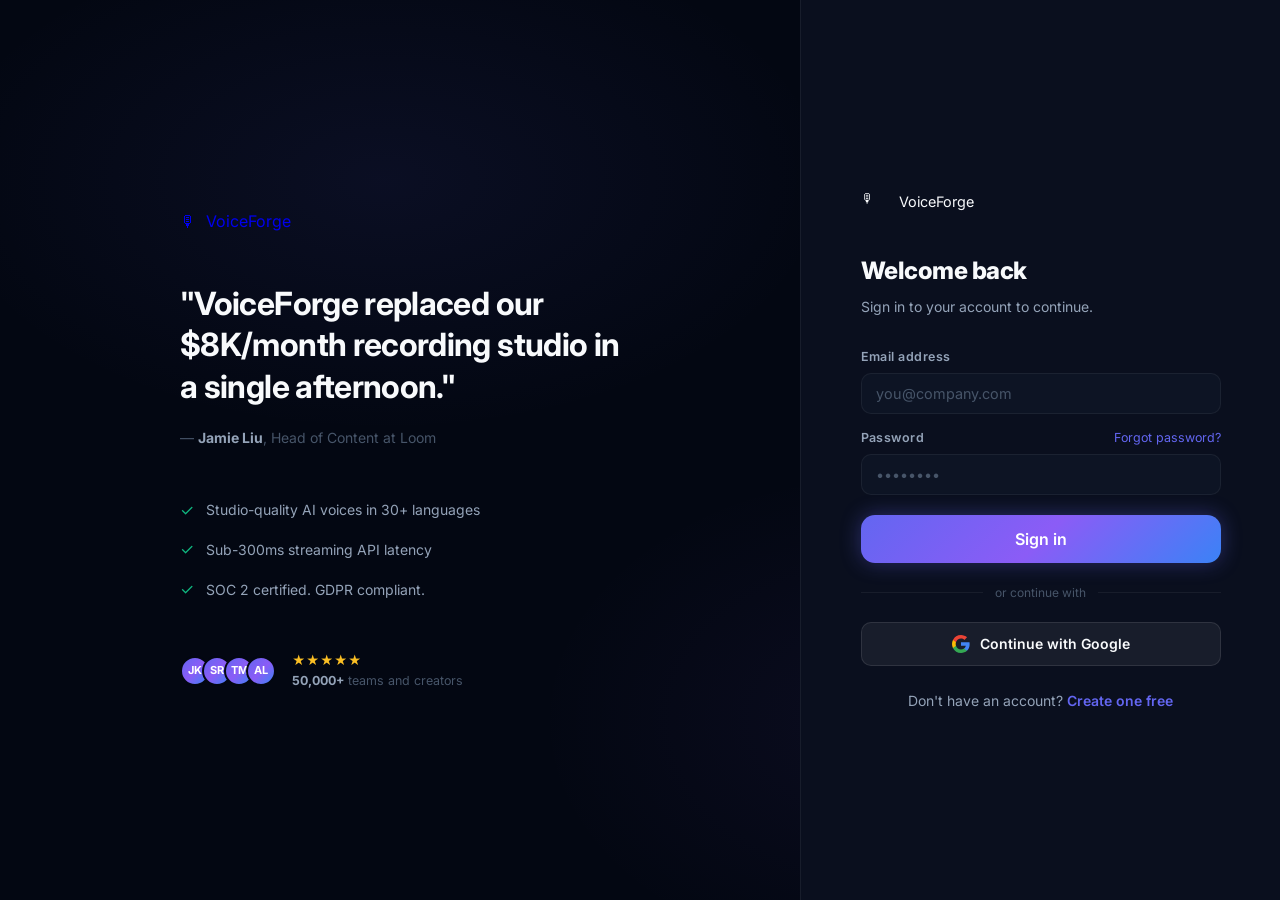
==== frontend/api.html @ f5c4825a "initial after new repo" ====
<!DOCTYPE html>
<html lang="en">
<head>
<meta charset="UTF-8">
<meta name="viewport" content="width=device-width, initial-scale=1.0">
<title>API — VoiceForge</title>
<link rel="preconnect" href="https://fonts.googleapis.com">
<link href="https://fonts.googleapis.com/css2?family=Inter:wght@400;500;600;700;800&family=JetBrains+Mono:wght@400;500&display=swap" rel="stylesheet">
<style>
*,*::before,*::after{margin:0;padding:0;box-sizing:border-box;}
html,body{height:100%;font-family:'Inter',sans-serif;background:#030712;color:#f1f5f9;overflow:hidden;}
.shell{display:flex;height:100vh;width:100vw;}
.sb{width:220px;min-width:220px;height:100vh;background:#0a0f1e;border-right:1px solid rgba(255,255,255,0.07);display:flex;flex-direction:column;overflow-y:auto;flex-shrink:0;}
.sb-head{padding:18px 14px 14px;border-bottom:1px solid rgba(255,255,255,0.07);}
.logo{display:flex;align-items:center;gap:9px;text-decoration:none;margin-bottom:12px;}
.logo-icon{width:30px;height:30px;background:linear-gradient(135deg,#6366f1,#8b5cf6);border-radius:8px;display:flex;align-items:center;justify-content:center;font-size:14px;flex-shrink:0;}
.logo-text{font-size:.9rem;font-weight:800;color:#f1f5f9;letter-spacing:-.02em;}
.logo-text span{color:#818cf8;}
.ws-btn{display:flex;align-items:center;gap:7px;width:100%;padding:7px 9px;background:rgba(255,255,255,0.03);border:1px solid rgba(255,255,255,0.07);border-radius:8px;color:#94a3b8;cursor:pointer;font-size:.78rem;font-weight:500;font-family:'Inter',sans-serif;}
.ws-av{width:20px;height:20px;background:linear-gradient(135deg,#6366f1,#8b5cf6);border-radius:4px;display:flex;align-items:center;justify-content:center;font-size:9px;font-weight:700;color:#fff;flex-shrink:0;}
.sb-nav{padding:12px 8px;flex:1;}
.nav-sec{margin-bottom:20px;}
.nav-sec-label{font-size:.65rem;font-weight:700;letter-spacing:.1em;text-transform:uppercase;color:#334155;padding:0 8px;margin-bottom:5px;}
.nav-item{display:flex;align-items:center;gap:8px;padding:7px 10px;border-radius:8px;color:#64748b;text-decoration:none;font-size:.83rem;font-weight:500;transition:all .15s;position:relative;}
.nav-item svg{flex-shrink:0;width:15px;height:15px;}
.nav-item:hover{background:rgba(255,255,255,0.05);color:#cbd5e1;}
.nav-item.active{background:rgba(99,102,241,0.12);color:#e2e8f0;border:1px solid rgba(99,102,241,0.2);}
.nav-badge{margin-left:auto;background:rgba(99,102,241,0.15);color:#818cf8;font-size:.62rem;font-weight:700;padding:2px 6px;border-radius:99px;}
.sb-foot{padding:12px 8px;border-top:1px solid rgba(255,255,255,0.07);}
.credits-box{padding:10px;background:rgba(255,255,255,0.03);border:1px solid rgba(255,255,255,0.07);border-radius:8px;margin-bottom:10px;}
.credits-head{display:flex;justify-content:space-between;align-items:center;margin-bottom:7px;}
.credits-label{font-size:.67rem;font-weight:700;color:#475569;text-transform:uppercase;letter-spacing:.06em;}
.badge-gold{background:rgba(245,158,11,.12);color:#fbbf24;font-size:.65rem;font-weight:700;padding:2px 7px;border-radius:99px;border:1px solid rgba(245,158,11,.2);}
.bar-track{height:5px;background:rgba(255,255,255,0.06);border-radius:99px;overflow:hidden;margin-bottom:5px;}
.bar-fill{height:100%;background:linear-gradient(90deg,#6366f1,#8b5cf6);border-radius:99px;}
.bar-labels{display:flex;justify-content:space-between;font-size:.67rem;color:#475569;}
.user-row{display:flex;align-items:center;gap:8px;padding:7px 9px;border-radius:8px;cursor:pointer;}
.user-row:hover{background:rgba(255,255,255,0.04);}
.user-av{width:28px;height:28px;background:linear-gradient(135deg,#6366f1,#8b5cf6);border-radius:6px;display:flex;align-items:center;justify-content:center;font-size:11px;font-weight:700;color:#fff;flex-shrink:0;}
.user-name{font-size:.78rem;font-weight:600;color:#e2e8f0;white-space:nowrap;overflow:hidden;text-overflow:ellipsis;max-width:110px;}
.user-plan{font-size:.67rem;color:#475569;}
.logout-btn{background:none;border:none;color:#475569;cursor:pointer;padding:3px;border-radius:4px;margin-left:auto;}
.logout-btn:hover{color:#ef4444;}
.main{flex:1;display:flex;flex-direction:column;overflow:hidden;min-width:0;}
.topbar{height:54px;background:#0a0f1e;border-bottom:1px solid rgba(255,255,255,0.07);display:flex;align-items:center;padding:0 24px;flex-shrink:0;}
.breadcrumb{display:flex;align-items:center;gap:7px;font-size:.83rem;color:#475569;}
.breadcrumb .cur{color:#e2e8f0;font-weight:500;}
.tb-right{margin-left:auto;display:flex;align-items:center;gap:10px;}
.credits-pill{display:flex;align-items:center;gap:6px;padding:5px 12px;background:rgba(245,158,11,.08);border:1px solid rgba(245,158,11,.2);border-radius:99px;font-size:.75rem;font-weight:600;color:#fbbf24;}
.page-scroll{flex:1;overflow-y:auto;padding:28px 24px;}

/* API Key card */
.key-card{background:#111827;border:1px solid rgba(255,255,255,.07);border-radius:14px;padding:24px;margin-bottom:20px;}
.key-card-head{display:flex;align-items:center;justify-content:space-between;margin-bottom:16px;}
.key-card-title{font-size:.95rem;font-weight:700;color:#e2e8f0;}
.key-row{display:flex;gap:10px;align-items:center;}
.key-display{flex:1;padding:11px 14px;background:#0d1424;border:1px solid rgba(255,255,255,.07);border-radius:8px;font-family:'JetBrains Mono',monospace;font-size:.82rem;color:#94a3b8;letter-spacing:.05em;user-select:none;}
.btn-sm{padding:8px 14px;border-radius:7px;font-family:'Inter',sans-serif;font-size:.78rem;font-weight:600;cursor:pointer;transition:all .15s;border:none;}
.btn-copy{background:rgba(255,255,255,.06);color:#94a3b8;border:1px solid rgba(255,255,255,.1);}
.btn-copy:hover{background:rgba(255,255,255,.1);color:#e2e8f0;}
.btn-regen{background:rgba(239,68,68,.1);color:#f87171;border:1px solid rgba(239,68,68,.2);}
.btn-regen:hover{background:rgba(239,68,68,.18);}
.key-meta{display:flex;gap:20px;margin-top:12px;flex-wrap:wrap;}
.key-meta-item{font-size:.75rem;color:#475569;}
.key-meta-item strong{color:#94a3b8;}

/* Stats row */
.api-stats{display:grid;grid-template-columns:repeat(4,1fr);gap:14px;margin-bottom:20px;}
.api-stat{background:#111827;border:1px solid rgba(255,255,255,.07);border-radius:12px;padding:16px 18px;}
.as-label{font-size:.67rem;font-weight:700;color:#475569;text-transform:uppercase;letter-spacing:.07em;margin-bottom:8px;}
.as-value{font-size:1.4rem;font-weight:800;color:#f1f5f9;letter-spacing:-.02em;}
.as-sub{font-size:.72rem;color:#475569;margin-top:3px;}

/* Endpoints */
.endpoints-card{background:#111827;border:1px solid rgba(255,255,255,.07);border-radius:14px;overflow:hidden;margin-bottom:20px;}
.ep-head{padding:16px 20px;border-bottom:1px solid rgba(255,255,255,.07);display:flex;align-items:center;justify-content:space-between;}
.ep-title{font-size:.875rem;font-weight:700;color:#e2e8f0;}
.ep-base{font-family:'JetBrains Mono',monospace;font-size:.75rem;color:#64748b;background:rgba(255,255,255,.04);padding:4px 10px;border-radius:6px;}
.endpoint{display:flex;align-items:center;gap:12px;padding:14px 20px;border-bottom:1px solid rgba(255,255,255,.05);cursor:pointer;transition:background .15s;}
.endpoint:last-child{border-bottom:none;}
.endpoint:hover{background:rgba(255,255,255,.02);}
.method{font-family:'JetBrains Mono',monospace;font-size:.72rem;font-weight:700;padding:3px 8px;border-radius:4px;flex-shrink:0;}
.method.post{background:rgba(16,185,129,.12);color:#34d399;}
.method.get{background:rgba(59,130,246,.12);color:#60a5fa;}
.ep-path{font-family:'JetBrains Mono',monospace;font-size:.82rem;color:#e2e8f0;flex:1;}
.ep-desc{font-size:.78rem;color:#475569;}
.ep-badge{font-size:.65rem;font-weight:700;padding:2px 8px;border-radius:99px;background:rgba(99,102,241,.12);color:#818cf8;border:1px solid rgba(99,102,241,.2);}

/* Code block */
.code-card{background:#0a0f1e;border:1px solid rgba(255,255,255,.07);border-radius:14px;overflow:hidden;margin-bottom:20px;}
.code-tabs{display:flex;border-bottom:1px solid rgba(255,255,255,.07);background:rgba(255,255,255,.02);}
.code-tab{padding:10px 16px;font-size:.78rem;font-weight:600;color:#475569;cursor:pointer;border-bottom:2px solid transparent;transition:all .15s;}
.code-tab.active{color:#818cf8;border-bottom-color:#6366f1;}
.code-tab:hover{color:#94a3b8;}
.code-head{display:flex;align-items:center;justify-content:space-between;padding:12px 16px;border-bottom:1px solid rgba(255,255,255,.05);}
.code-lang-badge{font-size:.7rem;font-weight:700;color:#475569;letter-spacing:.06em;text-transform:uppercase;}
.btn-copy-code{padding:5px 12px;background:rgba(255,255,255,.05);border:1px solid rgba(255,255,255,.08);border-radius:5px;color:#64748b;font-family:'Inter',sans-serif;font-size:.72rem;cursor:pointer;}
.btn-copy-code:hover{color:#e2e8f0;background:rgba(255,255,255,.09);}
.code-body{padding:20px;font-family:'JetBrains Mono',monospace;font-size:.8rem;line-height:1.75;overflow-x:auto;}
.kw{color:#818cf8;} .str{color:#34d399;} .fn{color:#60a5fa;} .cm{color:#334155;} .num{color:#fb923c;} .key{color:#f1f5f9;}

/* Rate limits */
.limits-grid{display:grid;grid-template-columns:repeat(3,1fr);gap:14px;margin-bottom:20px;}
.limit-card{background:#111827;border:1px solid rgba(255,255,255,.07);border-radius:12px;padding:18px;}
.limit-plan{font-size:.72rem;font-weight:700;color:#475569;text-transform:uppercase;letter-spacing:.07em;margin-bottom:8px;}
.limit-val{font-size:1.3rem;font-weight:800;color:#f1f5f9;margin-bottom:4px;}
.limit-sub{font-size:.75rem;color:#475569;}

#toast{position:fixed;bottom:24px;left:50%;transform:translateX(-50%) translateY(14px);background:#1e2a42;border:1px solid rgba(255,255,255,.1);border-radius:10px;padding:11px 18px;font-size:.85rem;color:#e2e8f0;opacity:0;pointer-events:none;transition:opacity .22s,transform .22s;white-space:nowrap;z-index:9999;}
#toast.show{opacity:1;transform:translateX(-50%) translateY(0);}
#toast.success{border-color:rgba(16,185,129,.4);color:#34d399;}
#toast.error{border-color:rgba(239,68,68,.4);color:#f87171;}
::-webkit-scrollbar{width:5px;}::-webkit-scrollbar-track{background:transparent;}::-webkit-scrollbar-thumb{background:rgba(255,255,255,.08);border-radius:3px;}
@media(max-width:1000px){.api-stats{grid-template-columns:repeat(2,1fr);}.limits-grid{grid-template-columns:1fr 1fr;}}
@media(max-width:700px){.sb{display:none;}.page-scroll{padding:16px;}.api-stats{grid-template-columns:1fr 1fr;}}
</style>
</head>
<body>
<script>if(!localStorage.getItem('token'))window.location.href='login.html';</script>
<div class="shell">
<aside class="sb">
  <div class="sb-head">
    <a href="index.html" class="logo"><div class="logo-icon">🎙</div><span class="logo-text">Voice<span>Forge</span></span></a>
    <button class="ws-btn"><div class="ws-av">P</div><span style="flex:1;text-align:left;">Personal workspace</span><svg width="11" height="11" viewBox="0 0 11 11" fill="none"><path d="M2 4L5.5 7L9 4" stroke="currentColor" stroke-width="1.5" stroke-linecap="round" stroke-linejoin="round"/></svg></button>
  </div>
  <nav class="sb-nav">
    <div class="nav-sec">
      <div class="nav-sec-label">Main</div>
      <a href="dashboard.html" class="nav-item"><svg viewBox="0 0 16 16" fill="none"><rect x="1" y="1" width="6" height="6" rx="1.5" stroke="currentColor" stroke-width="1.5"/><rect x="9" y="1" width="6" height="6" rx="1.5" stroke="currentColor" stroke-width="1.5"/><rect x="1" y="9" width="6" height="6" rx="1.5" stroke="currentColor" stroke-width="1.5"/><rect x="9" y="9" width="6" height="6" rx="1.5" stroke="currentColor" stroke-width="1.5"/></svg>Dashboard</a>
      <a href="studio.html" class="nav-item"><svg viewBox="0 0 16 16" fill="none"><circle cx="8" cy="8" r="3" stroke="currentColor" stroke-width="1.5"/><path d="M8 1v2M8 13v2M1 8h2M13 8h2" stroke="currentColor" stroke-width="1.5" stroke-linecap="round"/></svg>Studio<span class="nav-badge">New</span></a>
      <a href="history.html" class="nav-item"><svg viewBox="0 0 16 16" fill="none"><circle cx="8" cy="8" r="6.5" stroke="currentColor" stroke-width="1.5"/><path d="M8 4.5V8L10.5 10" stroke="currentColor" stroke-width="1.5" stroke-linecap="round" stroke-linejoin="round"/></svg>History</a>
    </div>
    <div class="nav-sec">
      <div class="nav-sec-label">Library</div>
      <a href="voices.html" class="nav-item"><svg viewBox="0 0 16 16" fill="none"><circle cx="8" cy="8" r="6.5" stroke="currentColor" stroke-width="1.5"/><path d="M5.5 8.5l2 2 3-4" stroke="currentColor" stroke-width="1.5" stroke-linecap="round" stroke-linejoin="round"/></svg>Voices</a>
      <a href="cloning.html" class="nav-item"><svg viewBox="0 0 16 16" fill="none"><path d="M8 1a2.5 2.5 0 012.5 2.5v5a2.5 2.5 0 01-5 0v-5A2.5 2.5 0 018 1z" stroke="currentColor" stroke-width="1.5"/><path d="M3 8a5 5 0 0010 0M8 13v2" stroke="currentColor" stroke-width="1.5" stroke-linecap="round"/></svg>Voice Cloning</a>
    </div>
    <div class="nav-sec">
      <div class="nav-sec-label">Developer</div>
      <a href="api.html" class="nav-item active"><svg viewBox="0 0 16 16" fill="none"><path d="M4 6L1 8l3 2M12 6l3 2-3 2M9 3l-2 10" stroke="currentColor" stroke-width="1.5" stroke-linecap="round" stroke-linejoin="round"/></svg>API</a>
    </div>
  </nav>
  <div class="sb-foot">
    <div class="credits-box">
      <div class="credits-head"><span class="credits-label">Characters</span><span class="badge-gold">Free</span></div>
      <div class="bar-track"><div class="bar-fill" style="width:34%"></div></div>
      <div class="bar-labels"><span>3,400 used</span><span>10,000</span></div>
    </div>
    <div class="user-row">
      <div class="user-av" id="userAv">U</div>
      <div style="flex:1;min-width:0;"><div class="user-name" id="userEmail">user@example.com</div><div class="user-plan">Free plan</div></div>
      <button class="logout-btn" onclick="doLogout()"><svg width="13" height="13" viewBox="0 0 13 13" fill="none"><path d="M5 2H2.5A1.5 1.5 0 001 3.5v6A1.5 1.5 0 002.5 11H5M8.5 9l3-2.5L8.5 4M12 6.5H5" stroke="currentColor" stroke-width="1.3" stroke-linecap="round" stroke-linejoin="round"/></svg></button>
    </div>
  </div>
</aside>

<div class="main">
  <div class="topbar">
    <div class="breadcrumb"><span>VoiceForge</span><span style="opacity:.4">›</span><span class="cur">API</span></div>
    <div class="tb-right"><div class="credits-pill">⚡ 6,600 credits remaining</div></div>
  </div>

  <div class="page-scroll">

    <!-- API Key -->
    <div class="key-card">
      <div class="key-card-head">
        <div class="key-card-title">🔑 Your API Key</div>
        <span style="font-size:.75rem;color:#475569;">Keep this secret. Never share it publicly.</span>
      </div>
      <div class="key-row">
        <div class="key-display" id="keyDisplay">vf_live_••••••••••••••••••••••••••••••••</div>
        <button class="btn-sm btn-copy" onclick="toggleKey()">👁 Show</button>
        <button class="btn-sm btn-copy" onclick="copyKey()">Copy</button>
        <button class="btn-sm btn-regen" onclick="regenKey()">Regenerate</button>
      </div>
      <div class="key-meta">
        <div class="key-meta-item">Created: <strong>Jun 17, 2026</strong></div>
        <div class="key-meta-item">Last used: <strong>Just now</strong></div>
        <div class="key-meta-item">Requests today: <strong id="reqToday">—</strong></div>
      </div>
    </div>

    <!-- Stats -->
    <div class="api-stats">
      <div class="api-stat"><div class="as-label">Total requests</div><div class="as-value" id="totalReq">—</div><div class="as-sub">all time</div></div>
      <div class="api-stat"><div class="as-label">This month</div><div class="as-value" id="monthReq">—</div><div class="as-sub">API calls</div></div>
      <div class="api-stat"><div class="as-label">Avg latency</div><div class="as-value">0.8s</div><div class="as-sub">p50 response time</div></div>
      <div class="api-stat"><div class="as-label">Uptime</div><div class="as-value">99.9%</div><div class="as-sub">last 30 days</div></div>
    </div>

    <!-- Endpoints -->
    <div class="endpoints-card">
      <div class="ep-head">
        <span class="ep-title">Endpoints</span>
        <span class="ep-base">http://localhost:8000</span>
      </div>
      <div class="endpoint">
        <span class="method post">POST</span>
        <span class="ep-path">/auth/register</span>
        <span class="ep-desc">Create a new account</span>
      </div>
      <div class="endpoint">
        <span class="method post">POST</span>
        <span class="ep-path">/auth/login</span>
        <span class="ep-desc">Authenticate and get JWT token</span>
        <span class="ep-badge">Returns token</span>
      </div>
      <div class="endpoint">
        <span class="method post">POST</span>
        <span class="ep-path">/speech/</span>
        <span class="ep-desc">Generate speech from text</span>
        <span class="ep-badge">Auth required</span>
      </div>
      <div class="endpoint">
        <span class="method get">GET</span>
        <span class="ep-path">/history/</span>
        <span class="ep-desc">Get your generation history</span>
        <span class="ep-badge">Auth required</span>
      </div>
    </div>

    <!-- Code examples -->
    <div class="code-card">
      <div class="code-tabs">
        <div class="code-tab active" onclick="setTab('python',this)">Python</div>
        <div class="code-tab" onclick="setTab('js',this)">JavaScript</div>
        <div class="code-tab" onclick="setTab('curl',this)">cURL</div>
      </div>
      <div class="code-head">
        <span class="code-lang-badge" id="codeLangBadge">Python</span>
        <button class="btn-copy-code" onclick="copyCode()">Copy</button>
      </div>
      <div class="code-body" id="codeBody">
<span class="cm"># Install: pip install requests</span>
<br><span class="kw">import</span> requests
<br>
<br><span class="cm"># 1. Login to get your token</span>
<br>res = requests.<span class="fn">post</span>(<span class="str">"http://localhost:8000/auth/login"</span>, json={
<br>&nbsp;&nbsp;<span class="str">"email"</span>: <span class="str">"you@example.com"</span>,
<br>&nbsp;&nbsp;<span class="str">"password"</span>: <span class="str">"yourpassword"</span>
<br>})
<br>token = res.<span class="fn">json</span>()[<span class="str">"access_token"</span>]
<br>
<br><span class="cm"># 2. Generate speech</span>
<br>response = requests.<span class="fn">post</span>(
<br>&nbsp;&nbsp;<span class="str">"http://localhost:8000/speech/"</span>,
<br>&nbsp;&nbsp;headers={<span class="str">"Authorization"</span>: <span class="fn">f</span><span class="str">"Bearer {token}"</span>},
<br>&nbsp;&nbsp;json={
<br>&nbsp;&nbsp;&nbsp;&nbsp;<span class="str">"text"</span>: <span class="str">"Hello from VoiceForge!"</span>,
<br>&nbsp;&nbsp;&nbsp;&nbsp;<span class="str">"voice"</span>: <span class="str">"aria"</span>,
<br>&nbsp;&nbsp;&nbsp;&nbsp;<span class="str">"format"</span>: <span class="str">"mp3"</span>
<br>&nbsp;&nbsp;}
<br>)
<br>
<br><span class="cm"># 3. Save audio</span>
<br><span class="kw">with</span> <span class="fn">open</span>(<span class="str">"output.mp3"</span>, <span class="str">"wb"</span>) <span class="kw">as</span> f:
<br>&nbsp;&nbsp;f.<span class="fn">write</span>(response.content)
<br><span class="fn">print</span>(<span class="str">"Audio saved!"</span>)
      </div>
    </div>

    <!-- Rate limits -->
    <div style="font-size:.875rem;font-weight:700;color:#e2e8f0;margin-bottom:12px;">Rate Limits</div>
    <div class="limits-grid">
      <div class="limit-card">
        <div class="limit-plan">Free</div>
        <div class="limit-val">5 req/min</div>
        <div class="limit-sub">10,000 chars/month</div>
      </div>
      <div class="limit-card">
        <div class="limit-plan">Pro</div>
        <div class="limit-val">50 req/min</div>
        <div class="limit-sub">500,000 chars/month</div>
      </div>
      <div class="limit-card">
        <div class="limit-plan">Enterprise</div>
        <div class="limit-val">Unlimited</div>
        <div class="limit-sub">Custom character limits</div>
      </div>
    </div>

  </div>
</div>
</div>
<div id="toast"></div>

<script>
const token = localStorage.getItem('token');
if (!token) window.location.href = 'login.html';
const email = localStorage.getItem('userEmail') || 'user@example.com';
document.getElementById('userEmail').textContent = email;
document.getElementById('userAv').textContent = email[0].toUpperCase();
function doLogout(){localStorage.removeItem('token');localStorage.removeItem('userEmail');window.location.href='login.html';}
function showToast(msg,type=''){const t=document.getElementById('toast');t.innerHTML=(type==='error'?'⚠ ':type==='success'?'✓ ':'')+msg;t.className='show'+(type?' '+type:'');setTimeout(()=>t.className='',3000);}

// Load stats from history
async function loadStats() {
  try {
    const res = await fetch('/api/history/', { headers: { Authorization: 'Bearer ' + token } });
    const data = await res.json();
    document.getElementById('totalReq').textContent = data.length;
    document.getElementById('monthReq').textContent = data.length;
    document.getElementById('reqToday').textContent = data.length;
  } catch {}
}
loadStats();

// API key management
let keyVisible = false;
const FAKE_KEY = 'vf_live_' + token.substring(0, 32);

function toggleKey() {
  keyVisible = !keyVisible;
  const display = document.getElementById('keyDisplay');
  display.textContent = keyVisible ? FAKE_KEY : 'vf_live_••••••••••••••••••••••••••••••••';
  event.target.textContent = keyVisible ? '🙈 Hide' : '👁 Show';
}

function copyKey() {
  navigator.clipboard.writeText(FAKE_KEY).then(() => showToast('API key copied!', 'success'));
}

function regenKey() {
  if (confirm('Regenerating your API key will invalidate the current one. Continue?')) {
    showToast('API key regenerated', 'success');
  }
}

// Code tabs
const CODE = {
  python: `<span class="cm"># Install: pip install requests</span>
<br><span class="kw">import</span> requests
<br>
<br><span class="cm"># 1. Login</span>
<br>res = requests.<span class="fn">post</span>(<span class="str">"http://localhost:8000/auth/login"</span>, json={
<br>&nbsp;&nbsp;<span class="str">"email"</span>: <span class="str">"you@example.com"</span>,
<br>&nbsp;&nbsp;<span class="str">"password"</span>: <span class="str">"yourpassword"</span>
<br>})
<br>token = res.<span class="fn">json</span>()[<span class="str">"access_token"</span>]
<br>
<br><span class="cm"># 2. Generate speech</span>
<br>response = requests.<span class="fn">post</span>(
<br>&nbsp;&nbsp;<span class="str">"http://localhost:8000/speech/"</span>,
<br>&nbsp;&nbsp;headers={<span class="str">"Authorization"</span>: <span class="fn">f</span><span class="str">"Bearer {token}"</span>},
<br>&nbsp;&nbsp;json={<span class="str">"text"</span>: <span class="str">"Hello!"</span>, <span class="str">"voice"</span>: <span class="str">"aria"</span>}
<br>)
<br><span class="kw">with</span> <span class="fn">open</span>(<span class="str">"output.mp3"</span>, <span class="str">"wb"</span>) <span class="kw">as</span> f:
<br>&nbsp;&nbsp;f.<span class="fn">write</span>(response.content)`,

  js: `<span class="cm">// 1. Login</span>
<br><span class="kw">const</span> loginRes = <span class="kw">await</span> <span class="fn">fetch</span>(<span class="str">"http://localhost:8000/auth/login"</span>, {
<br>&nbsp;&nbsp;method: <span class="str">"POST"</span>,
<br>&nbsp;&nbsp;headers: { <span class="str">"Content-Type"</span>: <span class="str">"application/json"</span> },
<br>&nbsp;&nbsp;body: <span class="fn">JSON.stringify</span>({ email: <span class="str">"you@example.com"</span>, password: <span class="str">"pass"</span> })
<br>});
<br><span class="kw">const</span> { access_token } = <span class="kw">await</span> loginRes.<span class="fn">json</span>();
<br>
<br><span class="cm">// 2. Generate speech</span>
<br><span class="kw">const</span> res = <span class="kw">await</span> <span class="fn">fetch</span>(<span class="str">"http://localhost:8000/speech/"</span>, {
<br>&nbsp;&nbsp;method: <span class="str">"POST"</span>,
<br>&nbsp;&nbsp;headers: {
<br>&nbsp;&nbsp;&nbsp;&nbsp;<span class="str">"Content-Type"</span>: <span class="str">"application/json"</span>,
<br>&nbsp;&nbsp;&nbsp;&nbsp;<span class="str">"Authorization"</span>: <span class="str">\`Bearer \${access_token}\`</span>
<br>&nbsp;&nbsp;},
<br>&nbsp;&nbsp;body: <span class="fn">JSON.stringify</span>({ text: <span class="str">"Hello!"</span>, voice: <span class="str">"aria"</span> })
<br>});
<br><span class="kw">const</span> blob = <span class="kw">await</span> res.<span class="fn">blob</span>();
<br><span class="kw">const</span> url = URL.<span class="fn">createObjectURL</span>(blob);`,

  curl: `<span class="cm"># 1. Login</span>
<br>TOKEN=$(curl -s -X POST http://localhost:8000/auth/login \\
<br>&nbsp;&nbsp;-H <span class="str">"Content-Type: application/json"</span> \\
<br>&nbsp;&nbsp;-d <span class="str">'{"email":"you@example.com","password":"pass"}'</span> \\
<br>&nbsp;&nbsp;| python3 -c <span class="str">"import sys,json; print(json.load(sys.stdin)['access_token'])"</span>)
<br>
<br><span class="cm"># 2. Generate speech</span>
<br>curl -X POST http://localhost:8000/speech/ \\
<br>&nbsp;&nbsp;-H <span class="str">"Authorization: Bearer $TOKEN"</span> \\
<br>&nbsp;&nbsp;-H <span class="str">"Content-Type: application/json"</span> \\
<br>&nbsp;&nbsp;-d <span class="str">'{"text":"Hello!","voice":"aria","format":"mp3"}'</span> \\
<br>&nbsp;&nbsp;--output output.mp3
<br>
<br><span class="fn">echo</span> <span class="str">"Audio saved to output.mp3"</span>`
};

const LANGS = { python: 'Python', js: 'JavaScript', curl: 'cURL' };

function setTab(lang, el) {
  document.querySelectorAll('.code-tab').forEach(t => t.classList.remove('active'));
  el.classList.add('active');
  document.getElementById('codeBody').innerHTML = CODE[lang];
  document.getElementById('codeLangBadge').textContent = LANGS[lang];
}

function copyCode() {
  const text = document.getElementById('codeBody').innerText;
  navigator.clipboard.writeText(text).then(() => showToast('Code copied!', 'success'));
}
</script>
</body>
</html>
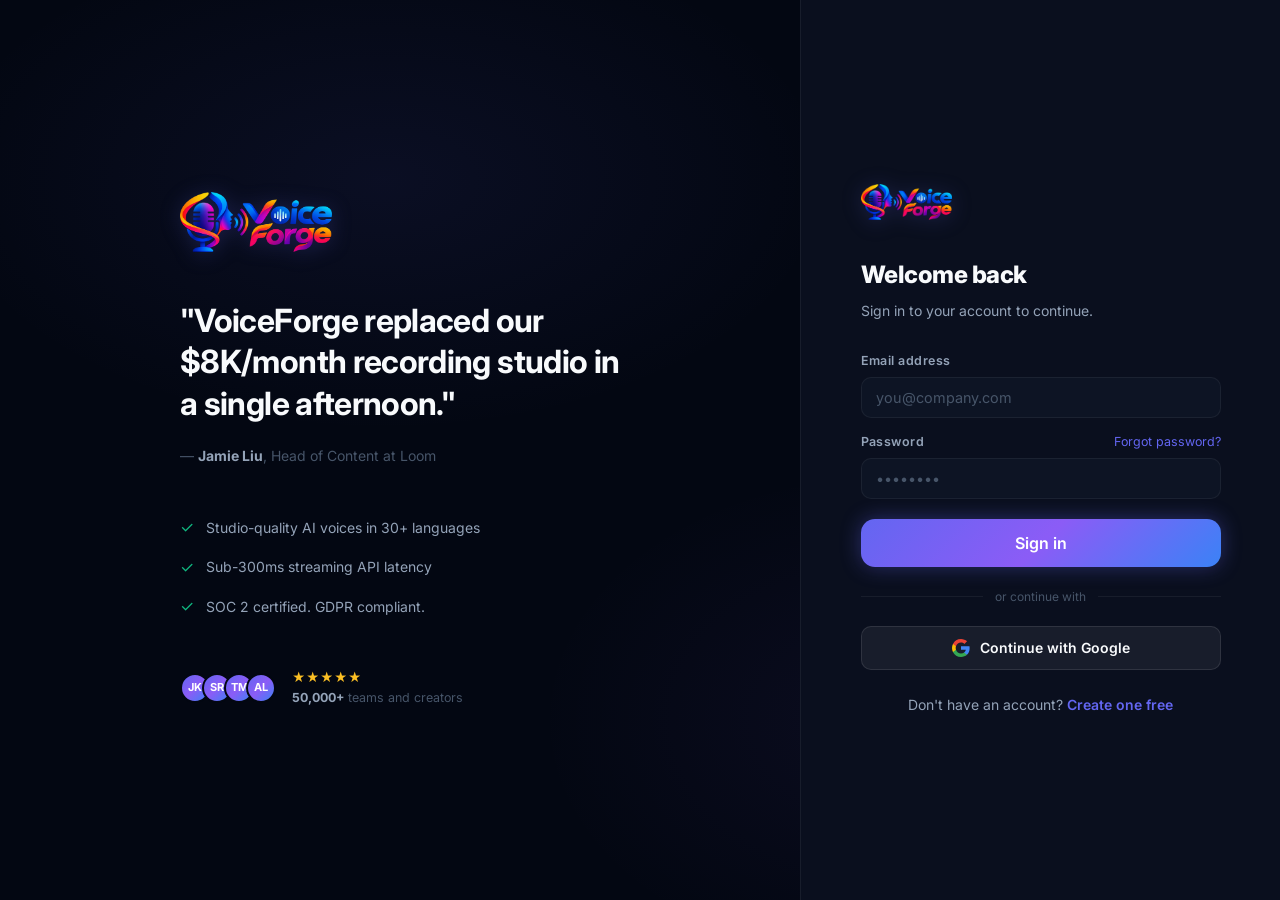
==== commit 6885a1ca: "updated docker file" ====
--- a/frontend/api.html
+++ b/frontend/api.html
@@ -4,6 +4,9 @@
 <meta charset="UTF-8">
 <meta name="viewport" content="width=device-width, initial-scale=1.0">
 <title>API — VoiceForge</title>
+<link rel="icon" href="favicon.ico" sizes="any">
+<link rel="icon" type="image/png" sizes="32x32" href="assets/favicon-32.png">
+<link rel="apple-touch-icon" href="assets/apple-touch-icon.png">
 <link rel="preconnect" href="https://fonts.googleapis.com">
 <link href="https://fonts.googleapis.com/css2?family=Inter:wght@400;500;600;700;800&family=JetBrains+Mono:wght@400;500&display=swap" rel="stylesheet">
 <style>
@@ -114,13 +117,14 @@
 @media(max-width:1000px){.api-stats{grid-template-columns:repeat(2,1fr);}.limits-grid{grid-template-columns:1fr 1fr;}}
 @media(max-width:700px){.sb{display:none;}.page-scroll{padding:16px;}.api-stats{grid-template-columns:1fr 1fr;}}
 </style>
+<link rel="stylesheet" href="ui.css?v=20261009">
 </head>
 <body>
 <script>if(!localStorage.getItem('token'))window.location.href='login.html';</script>
 <div class="shell">
 <aside class="sb">
   <div class="sb-head">
-    <a href="index.html" class="logo"><div class="logo-icon">🎙</div><span class="logo-text">Voice<span>Forge</span></span></a>
+    <a href="index.html" class="logo"><img src="assets/logo.png" alt="VoiceForge" class="brand-logo"></a>
     <button class="ws-btn"><div class="ws-av">P</div><span style="flex:1;text-align:left;">Personal workspace</span><svg width="11" height="11" viewBox="0 0 11 11" fill="none"><path d="M2 4L5.5 7L9 4" stroke="currentColor" stroke-width="1.5" stroke-linecap="round" stroke-linejoin="round"/></svg></button>
   </div>
   <nav class="sb-nav">
@@ -128,12 +132,15 @@
       <div class="nav-sec-label">Main</div>
       <a href="dashboard.html" class="nav-item"><svg viewBox="0 0 16 16" fill="none"><rect x="1" y="1" width="6" height="6" rx="1.5" stroke="currentColor" stroke-width="1.5"/><rect x="9" y="1" width="6" height="6" rx="1.5" stroke="currentColor" stroke-width="1.5"/><rect x="1" y="9" width="6" height="6" rx="1.5" stroke="currentColor" stroke-width="1.5"/><rect x="9" y="9" width="6" height="6" rx="1.5" stroke="currentColor" stroke-width="1.5"/></svg>Dashboard</a>
       <a href="studio.html" class="nav-item"><svg viewBox="0 0 16 16" fill="none"><circle cx="8" cy="8" r="3" stroke="currentColor" stroke-width="1.5"/><path d="M8 1v2M8 13v2M1 8h2M13 8h2" stroke="currentColor" stroke-width="1.5" stroke-linecap="round"/></svg>Studio<span class="nav-badge">New</span></a>
+      <a href="transcribe.html" class="nav-item">
+        <svg viewBox="0 0 16 16" fill="none"><path d="M8 1a2.5 2.5 0 012.5 2.5v5a2.5 2.5 0 01-5 0v-5A2.5 2.5 0 018 1z" stroke="currentColor" stroke-width="1.5"/><path d="M3 8a5 5 0 0010 0M8 13v2" stroke="currentColor" stroke-width="1.5" stroke-linecap="round"/></svg>
+        Speech to Text
+      </a>
       <a href="history.html" class="nav-item"><svg viewBox="0 0 16 16" fill="none"><circle cx="8" cy="8" r="6.5" stroke="currentColor" stroke-width="1.5"/><path d="M8 4.5V8L10.5 10" stroke="currentColor" stroke-width="1.5" stroke-linecap="round" stroke-linejoin="round"/></svg>History</a>
     </div>
     <div class="nav-sec">
       <div class="nav-sec-label">Library</div>
       <a href="voices.html" class="nav-item"><svg viewBox="0 0 16 16" fill="none"><circle cx="8" cy="8" r="6.5" stroke="currentColor" stroke-width="1.5"/><path d="M5.5 8.5l2 2 3-4" stroke="currentColor" stroke-width="1.5" stroke-linecap="round" stroke-linejoin="round"/></svg>Voices</a>
-      <a href="cloning.html" class="nav-item"><svg viewBox="0 0 16 16" fill="none"><path d="M8 1a2.5 2.5 0 012.5 2.5v5a2.5 2.5 0 01-5 0v-5A2.5 2.5 0 018 1z" stroke="currentColor" stroke-width="1.5"/><path d="M3 8a5 5 0 0010 0M8 13v2" stroke="currentColor" stroke-width="1.5" stroke-linecap="round"/></svg>Voice Cloning</a>
     </div>
     <div class="nav-sec">
       <div class="nav-sec-label">Developer</div>
@@ -398,5 +405,6 @@
   navigator.clipboard.writeText(text).then(() => showToast('Code copied!', 'success'));
 }
 </script>
+<script src="ui.js?v=20261009"></script>
 </body>
 </html>
--- a/frontend/ui.css
+++ b/frontend/ui.css
@@ -0,0 +1,195 @@
+/* ═══════════════════════════════════════════════════════════════
+   VoiceForge — shared UI polish
+   Loaded after each page's own styles. Adds consistent focus states,
+   motion, depth, and a mobile navigation drawer for the app pages.
+═══════════════════════════════════════════════════════════════ */
+
+/* ── Brand logo (landing, login, register; :where keeps app-page styles in charge) ── */
+.nav-logo { text-decoration: none; display: inline-flex; align-items: center; gap: 10px; }
+:where(.logo-icon) {
+  width: 32px; height: 32px; flex-shrink: 0;
+  display: flex; align-items: center; justify-content: center;
+  font-size: 15px; border-radius: 9px;
+  background: linear-gradient(135deg, #6366f1, #8b5cf6);
+  box-shadow: 0 4px 14px rgba(99, 102, 241, .35);
+}
+:where(.logo-text) { font-weight: 800; letter-spacing: -.02em; color: #f1f5f9; font-size: 1rem; }
+:where(.logo-text) span { color: #818cf8; }
+
+/* ── Accessibility: visible keyboard focus, no mouse-click outlines ── */
+:focus { outline: none; }
+:focus-visible {
+  outline: 2px solid #818cf8;
+  outline-offset: 2px;
+  border-radius: 6px;
+}
+input:focus-visible, textarea:focus-visible, select:focus-visible { outline-offset: 0; }
+::selection { background: rgba(99, 102, 241, .35); color: #fff; }
+
+/* ── Smoother interactions ── */
+button, .btn-primary, .btn-sec, .btn-ghost, .nav-item, .voice-opt, .fmt-opt, .tb-btn, a { -webkit-tap-highlight-color: transparent; }
+button:not(:disabled):active, .btn-primary:active, .btn-sec:not(:disabled):active, .gen-btn:active { transform: scale(.97); }
+input[type=range]::-webkit-slider-thumb { transition: transform .15s; }
+input[type=range]:hover::-webkit-slider-thumb { transform: scale(1.2); }
+
+/* ── App shell depth ── */
+.main {
+  background:
+    radial-gradient(900px 420px at 70% -120px, rgba(99, 102, 241, .10), transparent 70%),
+    radial-gradient(600px 300px at 0% 100%, rgba(139, 92, 246, .05), transparent 70%),
+    #030712;
+}
+.topbar {
+  background: rgba(10, 15, 30, .82) !important;
+  backdrop-filter: blur(12px);
+  -webkit-backdrop-filter: blur(12px);
+  position: relative; z-index: 5;
+}
+
+/* Sidebar: accent bar on the active item, softer hover */
+.sb-nav .nav-item { transition: background .15s, color .15s, transform .15s; }
+.sb-nav .nav-item:hover { transform: translateX(2px); }
+.sb-nav .nav-item.active { box-shadow: inset 0 0 18px rgba(99, 102, 241, .08); }
+.sb-nav .nav-item.active::before {
+  content: ''; position: absolute; left: -8px; top: 7px; bottom: 7px; width: 3px;
+  border-radius: 0 3px 3px 0; background: linear-gradient(180deg, #818cf8, #8b5cf6);
+}
+.sb-nav .nav-item.active svg { color: #818cf8; }
+
+/* Surfaces: soft vertical gradient with a top highlight */
+.stat-card, .card, .usage-card, .voice-card, .step-card, .stt-wrap .card {
+  background: linear-gradient(180deg, #131b2f 0%, #0e1526 100%) !important;
+  box-shadow: inset 0 1px 0 rgba(255, 255, 255, .04);
+}
+.sb { background: linear-gradient(180deg, #0b1122 0%, #080d1a 100%) !important; }
+
+/* Cards lift slightly on hover */
+.stat-card, .card, .usage-card, .voice-card, .step-card {
+  transition: border-color .2s, transform .2s, box-shadow .2s;
+}
+.stat-card:hover, .voice-card:hover {
+  transform: translateY(-2px);
+  box-shadow: 0 10px 30px -12px rgba(99, 102, 241, .35);
+}
+
+/* Content fades in on load */
+@keyframes vf-fade-up { from { opacity: 0; transform: translateY(8px); } to { opacity: 1; transform: none; } }
+.page-scroll > *, .stt-wrap > *, .studio-body {
+  animation: vf-fade-up .35s ease both;
+}
+.page-scroll > *:nth-child(2), .stt-wrap > *:nth-child(2) { animation-delay: .04s; }
+.page-scroll > *:nth-child(3), .stt-wrap > *:nth-child(3) { animation-delay: .08s; }
+.page-scroll > *:nth-child(4), .stt-wrap > *:nth-child(4) { animation-delay: .12s; }
+
+/* Toast: icon-like pill with a bit more presence */
+#toast { backdrop-filter: blur(10px); -webkit-backdrop-filter: blur(10px); max-width: calc(100vw - 32px); white-space: normal !important; text-align: center; }
+
+/* Thin, visible-on-hover scrollbars */
+* { scrollbar-width: thin; scrollbar-color: rgba(255, 255, 255, .1) transparent; }
+::-webkit-scrollbar-thumb:hover { background: rgba(255, 255, 255, .18) !important; }
+
+/* Long tables and wide content never break the layout */
+.grid-2 > *, .studio-body > * { min-width: 0; }
+.card:has(> table), .card:has(.hist-table) { overflow-x: auto; }
+
+/* No sideways page scrolling (100vw includes the scrollbar on Windows) */
+html, body { overflow-x: hidden; }
+.shell { width: 100% !important; max-width: 100vw; }
+
+/* History tables: header labels get breathing room under the card toolbar */
+.hist-table th { padding-top: 12px !important; white-space: nowrap; }
+.hist-table td:first-child, .hist-table th:first-child { width: 44px; }
+button.play-btn { padding: 0; font-family: inherit; line-height: 1; flex-shrink: 0; }
+.play-btn.playing { background: #6366f1 !important; color: #fff !important; border-color: #6366f1 !important; font-size: .6rem !important; }
+
+/* ── Mobile navigation drawer ── */
+.vf-menu-btn {
+  display: none; flex-shrink: 0;
+  width: 36px; height: 36px; margin-right: 2px;
+  align-items: center; justify-content: center;
+  background: rgba(255, 255, 255, .04); border: 1px solid rgba(255, 255, 255, .08);
+  border-radius: 9px; color: #e2e8f0; cursor: pointer;
+}
+.vf-overlay {
+  position: fixed; inset: 0; z-index: 90;
+  background: rgba(3, 7, 18, .6); backdrop-filter: blur(2px);
+  opacity: 0; pointer-events: none; transition: opacity .25s;
+}
+
+@media (max-width: 700px) {
+  .vf-menu-btn { display: inline-flex; }
+
+  .shell .sb {
+    display: flex !important;
+    position: fixed; top: 0; left: 0; bottom: 0; z-index: 100;
+    width: 264px; min-width: 264px;
+    transform: translateX(-100%);
+    transition: transform .28s cubic-bezier(.2, .8, .2, 1);
+    box-shadow: 20px 0 60px rgba(0, 0, 0, .5);
+  }
+  body.vf-nav-open .shell .sb { transform: none; }
+  body.vf-nav-open .vf-overlay { opacity: 1; pointer-events: auto; }
+
+  /* Compact top bar */
+  .topbar { padding: 0 12px !important; gap: 8px !important; }
+  .breadcrumb > *:not(.cur) { display: none; }
+  .breadcrumb .cur { font-weight: 700; }
+  .credits-pill { display: none !important; }
+  .tb-right { gap: 6px !important; }
+  .tb-right .btn-primary, .tb-right .btn-sec, .tb-right .btn-ghost { padding: 7px 10px !important; white-space: nowrap; }
+
+  .hist-text { max-width: 140px !important; }
+  .stats-grid { gap: 10px !important; }
+  .stat-card { padding: 14px !important; }
+  .stat-value { font-size: 1.3rem !important; }
+}
+
+/* Studio: on narrow screens, stack the controls under the editor instead of hiding them */
+@media (max-width: 900px) {
+  .studio-body { display: flex !important; flex-direction: column; overflow-y: auto !important; }
+  .studio-body .editor-side { min-height: 62vh; border-right: none !important; border-bottom: 1px solid rgba(255, 255, 255, .07); flex-shrink: 0; }
+  .studio-body .ctrl-side { display: flex !important; overflow: visible !important; flex-shrink: 0; }
+  .studio-body .toolbar { overflow-x: auto; flex-wrap: nowrap !important; }
+}
+
+@media (prefers-reduced-motion: reduce) {
+  *, *::before, *::after { animation-duration: .01ms !important; transition-duration: .01ms !important; }
+}
+
+/* ── Brand logo image (frontend/assets/logo.png) ── */
+.brand-logo { display: block; width: auto; height: 40px; max-width: 100%; object-fit: contain; filter: drop-shadow(0 2px 10px rgba(99, 102, 241, .25)); }
+.sb .brand-logo { height: 50px; }
+.landing-nav .brand-logo { height: 48px; }
+.landing-footer .brand-logo { height: 46px; }
+.auth-left .brand-logo { height: 60px; }
+.auth-header-mini .brand-logo { height: 36px; }
+
+
+/* ── Sidebar profile menu (built by ui.js) ── */
+.vf-profile { position: relative; }
+.vf-profile .user-row { user-select: none; transition: background .15s; }
+.vf-profile.open .user-row { background: rgba(255, 255, 255, .06); }
+.vf-chev { margin-left: auto; color: #64748b; display: flex; transition: transform .2s, color .15s; flex-shrink: 0; }
+.vf-profile .user-row:hover .vf-chev { color: #cbd5e1; }
+.vf-profile:not(.open) .vf-chev { transform: rotate(180deg); }
+.vf-menu {
+  position: absolute; left: 8px; right: 8px; bottom: calc(100% - 4px); z-index: 60;
+  background: #111a2e; border: 1px solid rgba(255, 255, 255, .1); border-radius: 12px; padding: 6px;
+  box-shadow: 0 -12px 40px rgba(0, 0, 0, .55);
+  opacity: 0; transform: translateY(6px) scale(.98); transform-origin: bottom center;
+  pointer-events: none; transition: opacity .15s, transform .15s;
+}
+.vf-profile.open .vf-menu { opacity: 1; transform: none; pointer-events: auto; }
+.vf-menu-head { display: flex; align-items: center; gap: 9px; padding: 8px 8px 10px; border-bottom: 1px solid rgba(255, 255, 255, .07); margin-bottom: 4px; }
+.vf-menu-av { width: 30px; height: 30px; border-radius: 8px; flex-shrink: 0; display: flex; align-items: center; justify-content: center; font-size: 12px; font-weight: 700; color: #fff; background: linear-gradient(135deg, #6366f1, #8b5cf6); }
+.vf-menu-email { font-size: .78rem; font-weight: 600; color: #e2e8f0; overflow: hidden; text-overflow: ellipsis; white-space: nowrap; }
+.vf-menu-plan { font-size: .68rem; color: #64748b; }
+.vf-menu a, .vf-menu button {
+  display: flex; align-items: center; gap: 9px; width: 100%; padding: 8px 9px; border-radius: 8px;
+  font: 500 .82rem 'Inter', sans-serif; color: #cbd5e1; text-decoration: none; background: none; border: none; cursor: pointer; text-align: left;
+}
+.vf-menu svg { width: 15px; height: 15px; flex-shrink: 0; }
+.vf-menu a:hover { background: rgba(255, 255, 255, .06); color: #fff; }
+.vf-menu-sep { height: 1px; background: rgba(255, 255, 255, .07); margin: 4px 2px; }
+.vf-menu .vf-menu-logout { color: #f87171; }
+.vf-menu .vf-menu-logout:hover { background: rgba(239, 68, 68, .12); color: #fca5a5; }
